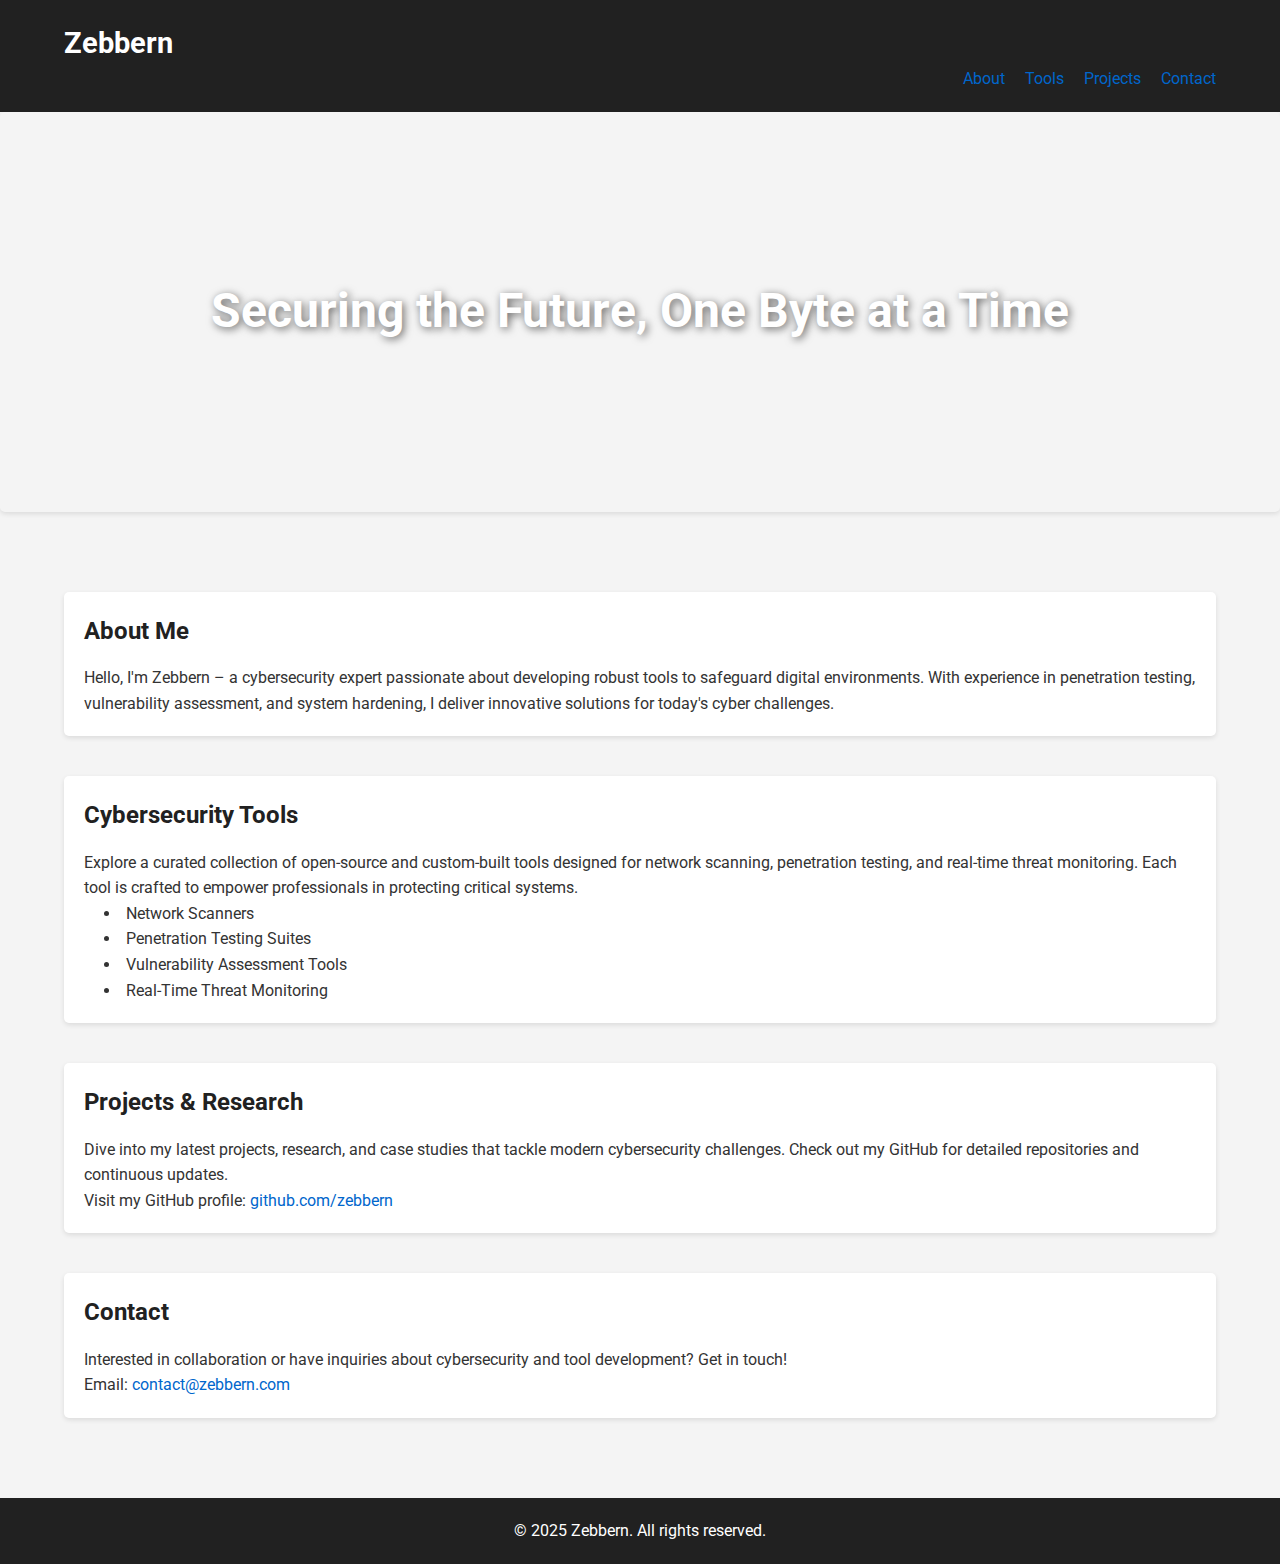
==== index.html @ 4d3a8df9 "Create index.html" ====
<!DOCTYPE html>
<html lang="en">
  <head>
    <meta charset="UTF-8" />
    <meta name="viewport" content="width=device-width, initial-scale=1.0" />
    <title>Zebbern | Cybersecurity & Tools</title>
    <!-- Google Fonts -->
    <link
      href="https://fonts.googleapis.com/css?family=Roboto:400,700&display=swap"
      rel="stylesheet"
    />
    <style>
      /* Reset and global styles */
      * {
        margin: 0;
        padding: 0;
        box-sizing: border-box;
      }
      body {
        font-family: "Roboto", sans-serif;
        line-height: 1.6;
        color: #333;
        background: #f4f4f4;
      }
      a {
        color: #0066cc;
        text-decoration: none;
      }
      a:hover {
        text-decoration: underline;
      }
      .container {
        width: 90%;
        max-width: 1200px;
        margin: auto;
      }

      /* Header */
      header {
        background: #212121;
        color: #fff;
        padding: 20px 0;
      }
      header .branding {
        font-size: 1.8rem;
        font-weight: 700;
      }
      nav ul {
        list-style: none;
        display: flex;
        justify-content: flex-end;
      }
      nav ul li {
        margin-left: 20px;
      }

      /* Hero Section */
      .hero {
        background: url("https://via.placeholder.com/1200x400?text=Cybersecurity+Background")
          no-repeat center center/cover;
        height: 400px;
        display: flex;
        align-items: center;
        justify-content: center;
        text-align: center;
        color: #fff;
      }
      .hero h1 {
        font-size: 3rem;
        text-shadow: 2px 2px 8px rgba(0, 0, 0, 0.6);
      }

      /* Main Content */
      main {
        padding: 40px 0;
      }
      section {
        background: #fff;
        padding: 20px;
        margin-bottom: 40px;
        border-radius: 5px;
        box-shadow: 0 2px 5px rgba(0, 0, 0, 0.1);
      }
      section h2 {
        margin-bottom: 15px;
        color: #212121;
      }
      section ul {
        list-style: disc inside;
        margin-left: 20px;
      }

      /* Footer */
      footer {
        background: #212121;
        color: #fff;
        text-align: center;
        padding: 20px 0;
      }

      /* Responsive Navigation */
      @media (max-width: 768px) {
        nav ul {
          flex-direction: column;
          align-items: center;
        }
        nav ul li {
          margin: 10px 0;
        }
        .hero h1 {
          font-size: 2.5rem;
        }
      }
    </style>
  </head>
  <body>
    <!-- Header with Navigation -->
    <header>
      <div class="container">
        <div class="branding">Zebbern</div>
        <nav>
          <ul>
            <li><a href="#about">About</a></li>
            <li><a href="#tools">Tools</a></li>
            <li><a href="#projects">Projects</a></li>
            <li><a href="#contact">Contact</a></li>
          </ul>
        </nav>
      </div>
    </header>

    <!-- Hero Section -->
    <section class="hero">
      <div class="container">
        <h1>Securing the Future, One Byte at a Time</h1>
      </div>
    </section>

    <!-- Main Content -->
    <main class="container">
      <!-- About Section -->
      <section id="about">
        <h2>About Me</h2>
        <p>
          Hello, I'm Zebbern – a cybersecurity expert passionate about
          developing robust tools to safeguard digital environments. With
          experience in penetration testing, vulnerability assessment, and
          system hardening, I deliver innovative solutions for today's cyber
          challenges.
        </p>
      </section>

      <!-- Tools Section -->
      <section id="tools">
        <h2>Cybersecurity Tools</h2>
        <p>
          Explore a curated collection of open-source and custom-built tools
          designed for network scanning, penetration testing, and real-time threat
          monitoring. Each tool is crafted to empower professionals in protecting
          critical systems.
        </p>
        <ul>
          <li>Network Scanners</li>
          <li>Penetration Testing Suites</li>
          <li>Vulnerability Assessment Tools</li>
          <li>Real-Time Threat Monitoring</li>
        </ul>
      </section>

      <!-- Projects Section -->
      <section id="projects">
        <h2>Projects & Research</h2>
        <p>
          Dive into my latest projects, research, and case studies that tackle
          modern cybersecurity challenges. Check out my GitHub for detailed
          repositories and continuous updates.
        </p>
        <p>
          Visit my GitHub profile:
          <a href="https://github.com/zebbern" target="_blank">github.com/zebbern</a>
        </p>
      </section>

      <!-- Contact Section -->
      <section id="contact">
        <h2>Contact</h2>
        <p>
          Interested in collaboration or have inquiries about cybersecurity and
          tool development? Get in touch!
        </p>
        <p>
          Email:
          <a href="mailto:contact@zebbern.com">contact@zebbern.com</a>
        </p>
      </section>
    </main>

    <!-- Footer -->
    <footer>
      <div class="container">
        <p>&copy; 2025 Zebbern. All rights reserved.</p>
      </div>
    </footer>
  </body>
</html>
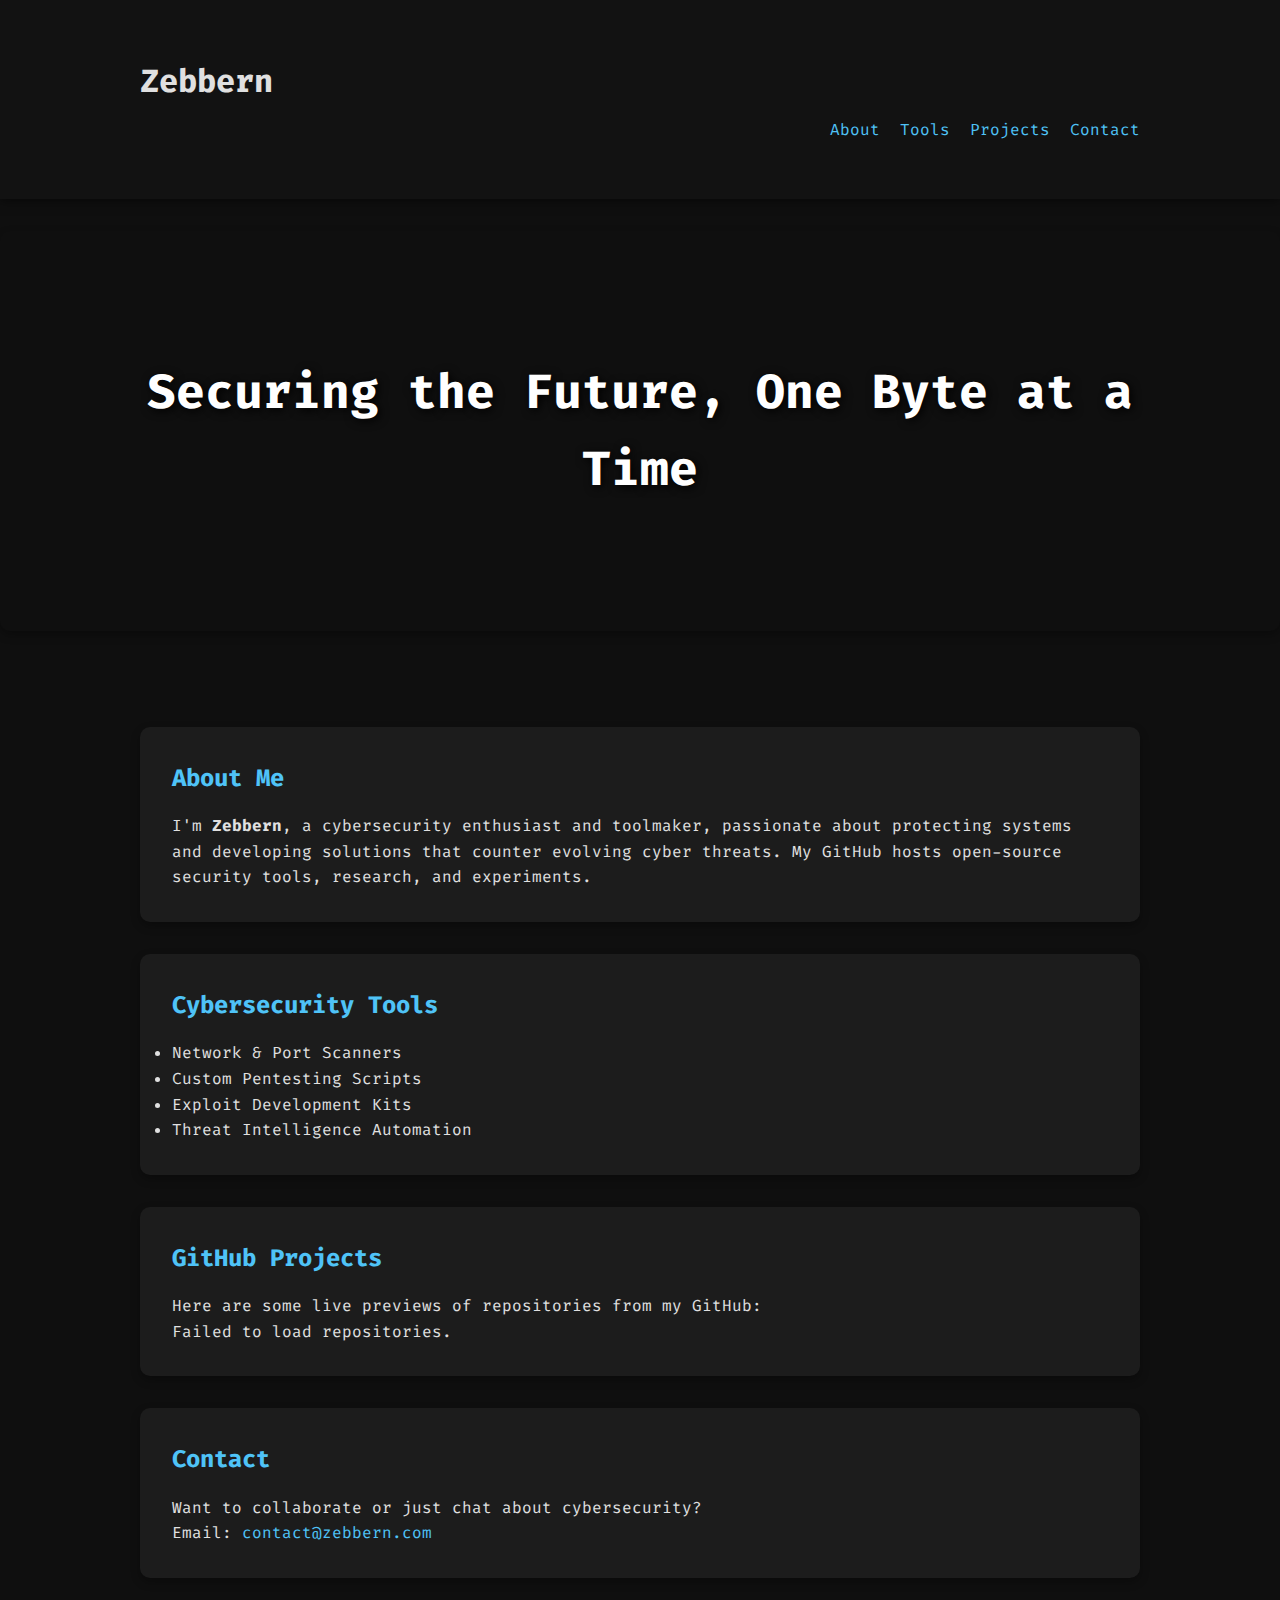
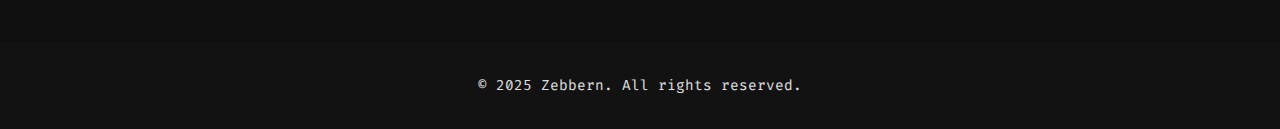
==== commit ad4a130c: "Update index.html" ====
--- a/index.html
+++ b/index.html
@@ -4,26 +4,28 @@
     <meta charset="UTF-8" />
     <meta name="viewport" content="width=device-width, initial-scale=1.0" />
     <title>Zebbern | Cybersecurity & Tools</title>
+
     <!-- Google Fonts -->
-    <link
-      href="https://fonts.googleapis.com/css?family=Roboto:400,700&display=swap"
-      rel="stylesheet"
-    />
+    <link href="https://fonts.googleapis.com/css2?family=Fira+Code&family=Roboto:wght@400;700&display=swap" rel="stylesheet" />
+
     <style>
-      /* Reset and global styles */
+      /* Reset & global styles */
       * {
         margin: 0;
         padding: 0;
         box-sizing: border-box;
       }
+      html {
+        scroll-behavior: smooth;
+      }
       body {
-        font-family: "Roboto", sans-serif;
+        font-family: "Fira Code", monospace;
+        background: #0f0f0f;
+        color: #e0e0e0;
         line-height: 1.6;
-        color: #333;
-        background: #f4f4f4;
       }
       a {
-        color: #0066cc;
+        color: #4fc3f7;
         text-decoration: none;
       }
       a:hover {
@@ -31,74 +33,78 @@
       }
       .container {
         width: 90%;
-        max-width: 1200px;
+        max-width: 1000px;
         margin: auto;
-      }
-
-      /* Header */
+        padding: 2rem 0;
+      }
+
       header {
-        background: #212121;
-        color: #fff;
-        padding: 20px 0;
+        background: #121212;
+        padding: 1.5rem 0;
+        box-shadow: 0 2px 10px rgba(0, 0, 0, 0.5);
       }
       header .branding {
-        font-size: 1.8rem;
+        font-size: 2rem;
         font-weight: 700;
       }
       nav ul {
-        list-style: none;
         display: flex;
         justify-content: flex-end;
+        list-style: none;
+        margin-top: 10px;
       }
       nav ul li {
         margin-left: 20px;
       }
 
-      /* Hero Section */
       .hero {
-        background: url("https://via.placeholder.com/1200x400?text=Cybersecurity+Background")
-          no-repeat center center/cover;
+        background: url("https://via.placeholder.com/1200x400/111/fff?text=Cybersecurity") no-repeat center center/cover;
         height: 400px;
         display: flex;
         align-items: center;
         justify-content: center;
         text-align: center;
+      }
+      .hero h1 {
         color: #fff;
-      }
-      .hero h1 {
         font-size: 3rem;
-        text-shadow: 2px 2px 8px rgba(0, 0, 0, 0.6);
-      }
-
-      /* Main Content */
-      main {
-        padding: 40px 0;
-      }
+        text-shadow: 2px 2px 10px #000;
+      }
+
       section {
-        background: #fff;
-        padding: 20px;
-        margin-bottom: 40px;
-        border-radius: 5px;
-        box-shadow: 0 2px 5px rgba(0, 0, 0, 0.1);
-      }
+        background: #1c1c1c;
+        margin: 2rem 0;
+        padding: 2rem;
+        border-radius: 10px;
+        box-shadow: 0 4px 10px rgba(0, 0, 0, 0.3);
+      }
+
       section h2 {
-        margin-bottom: 15px;
-        color: #212121;
-      }
-      section ul {
-        list-style: disc inside;
-        margin-left: 20px;
-      }
-
-      /* Footer */
+        margin-bottom: 1rem;
+        color: #4fc3f7;
+      }
+
       footer {
-        background: #212121;
-        color: #fff;
+        background: #121212;
         text-align: center;
-        padding: 20px 0;
-      }
-
-      /* Responsive Navigation */
+        padding: 2rem 0;
+        font-size: 0.9rem;
+      }
+
+      .repo-card {
+        background: #2a2a2a;
+        padding: 1rem;
+        border-radius: 6px;
+        margin-bottom: 1rem;
+        border-left: 4px solid #4fc3f7;
+        transition: all 0.3s ease;
+      }
+
+      .repo-card:hover {
+        transform: scale(1.02);
+        box-shadow: 0 0 10px rgba(79, 195, 247, 0.2);
+      }
+
       @media (max-width: 768px) {
         nav ul {
           flex-direction: column;
@@ -108,13 +114,13 @@
           margin: 10px 0;
         }
         .hero h1 {
-          font-size: 2.5rem;
+          font-size: 2.2rem;
         }
       }
     </style>
   </head>
   <body>
-    <!-- Header with Navigation -->
+    <!-- Header -->
     <header>
       <div class="container">
         <div class="branding">Zebbern</div>
@@ -129,77 +135,78 @@
       </div>
     </header>
 
-    <!-- Hero Section -->
+    <!-- Hero -->
     <section class="hero">
       <div class="container">
         <h1>Securing the Future, One Byte at a Time</h1>
       </div>
     </section>
 
-    <!-- Main Content -->
+    <!-- About -->
     <main class="container">
-      <!-- About Section -->
       <section id="about">
         <h2>About Me</h2>
         <p>
-          Hello, I'm Zebbern – a cybersecurity expert passionate about
-          developing robust tools to safeguard digital environments. With
-          experience in penetration testing, vulnerability assessment, and
-          system hardening, I deliver innovative solutions for today's cyber
-          challenges.
+          I'm <strong>Zebbern</strong>, a cybersecurity enthusiast and toolmaker, passionate about protecting systems and developing solutions that counter evolving cyber threats. My GitHub hosts open-source security tools, research, and experiments.
         </p>
       </section>
 
-      <!-- Tools Section -->
+      <!-- Tools -->
       <section id="tools">
         <h2>Cybersecurity Tools</h2>
-        <p>
-          Explore a curated collection of open-source and custom-built tools
-          designed for network scanning, penetration testing, and real-time threat
-          monitoring. Each tool is crafted to empower professionals in protecting
-          critical systems.
-        </p>
         <ul>
-          <li>Network Scanners</li>
-          <li>Penetration Testing Suites</li>
-          <li>Vulnerability Assessment Tools</li>
-          <li>Real-Time Threat Monitoring</li>
+          <li>Network & Port Scanners</li>
+          <li>Custom Pentesting Scripts</li>
+          <li>Exploit Development Kits</li>
+          <li>Threat Intelligence Automation</li>
         </ul>
       </section>
 
-      <!-- Projects Section -->
+      <!-- Projects -->
       <section id="projects">
-        <h2>Projects & Research</h2>
-        <p>
-          Dive into my latest projects, research, and case studies that tackle
-          modern cybersecurity challenges. Check out my GitHub for detailed
-          repositories and continuous updates.
-        </p>
-        <p>
-          Visit my GitHub profile:
-          <a href="https://github.com/zebbern" target="_blank">github.com/zebbern</a>
-        </p>
-      </section>
-
-      <!-- Contact Section -->
+        <h2>GitHub Projects</h2>
+        <p>Here are some live previews of repositories from my GitHub:</p>
+        <div id="repo-list">Loading repositories...</div>
+      </section>
+
+      <!-- Contact -->
       <section id="contact">
         <h2>Contact</h2>
-        <p>
-          Interested in collaboration or have inquiries about cybersecurity and
-          tool development? Get in touch!
-        </p>
-        <p>
-          Email:
-          <a href="mailto:contact@zebbern.com">contact@zebbern.com</a>
-        </p>
+        <p>Want to collaborate or just chat about cybersecurity?</p>
+        <p>Email: <a href="mailto:contact@zebbern.com">contact@zebbern.com</a></p>
       </section>
     </main>
 
     <!-- Footer -->
     <footer>
-      <div class="container">
-        <p>&copy; 2025 Zebbern. All rights reserved.</p>
-      </div>
+      <p>&copy; 2025 Zebbern. All rights reserved.</p>
     </footer>
+
+    <!-- GitHub Repo Fetcher -->
+    <script>
+      async function loadRepos() {
+        try {
+          const response = await fetch("https://api.github.com/users/zebbern/repos?sort=updated");
+          const repos = await response.json();
+          const repoList = document.getElementById("repo-list");
+          repoList.innerHTML = "";
+
+          repos.slice(0, 5).forEach(repo => {
+            const card = document.createElement("div");
+            card.className = "repo-card";
+            card.innerHTML = `
+              <h3><a href="${repo.html_url}" target="_blank">${repo.name}</a></h3>
+              <p>${repo.description || "No description provided."}</p>
+              <small>⭐ ${repo.stargazers_count} | ⬆️ Updated: ${new Date(repo.updated_at).toLocaleDateString()}</small>
+            `;
+            repoList.appendChild(card);
+          });
+        } catch (error) {
+          document.getElementById("repo-list").innerText = "Failed to load repositories.";
+        }
+      }
+
+      loadRepos();
+    </script>
   </body>
 </html>
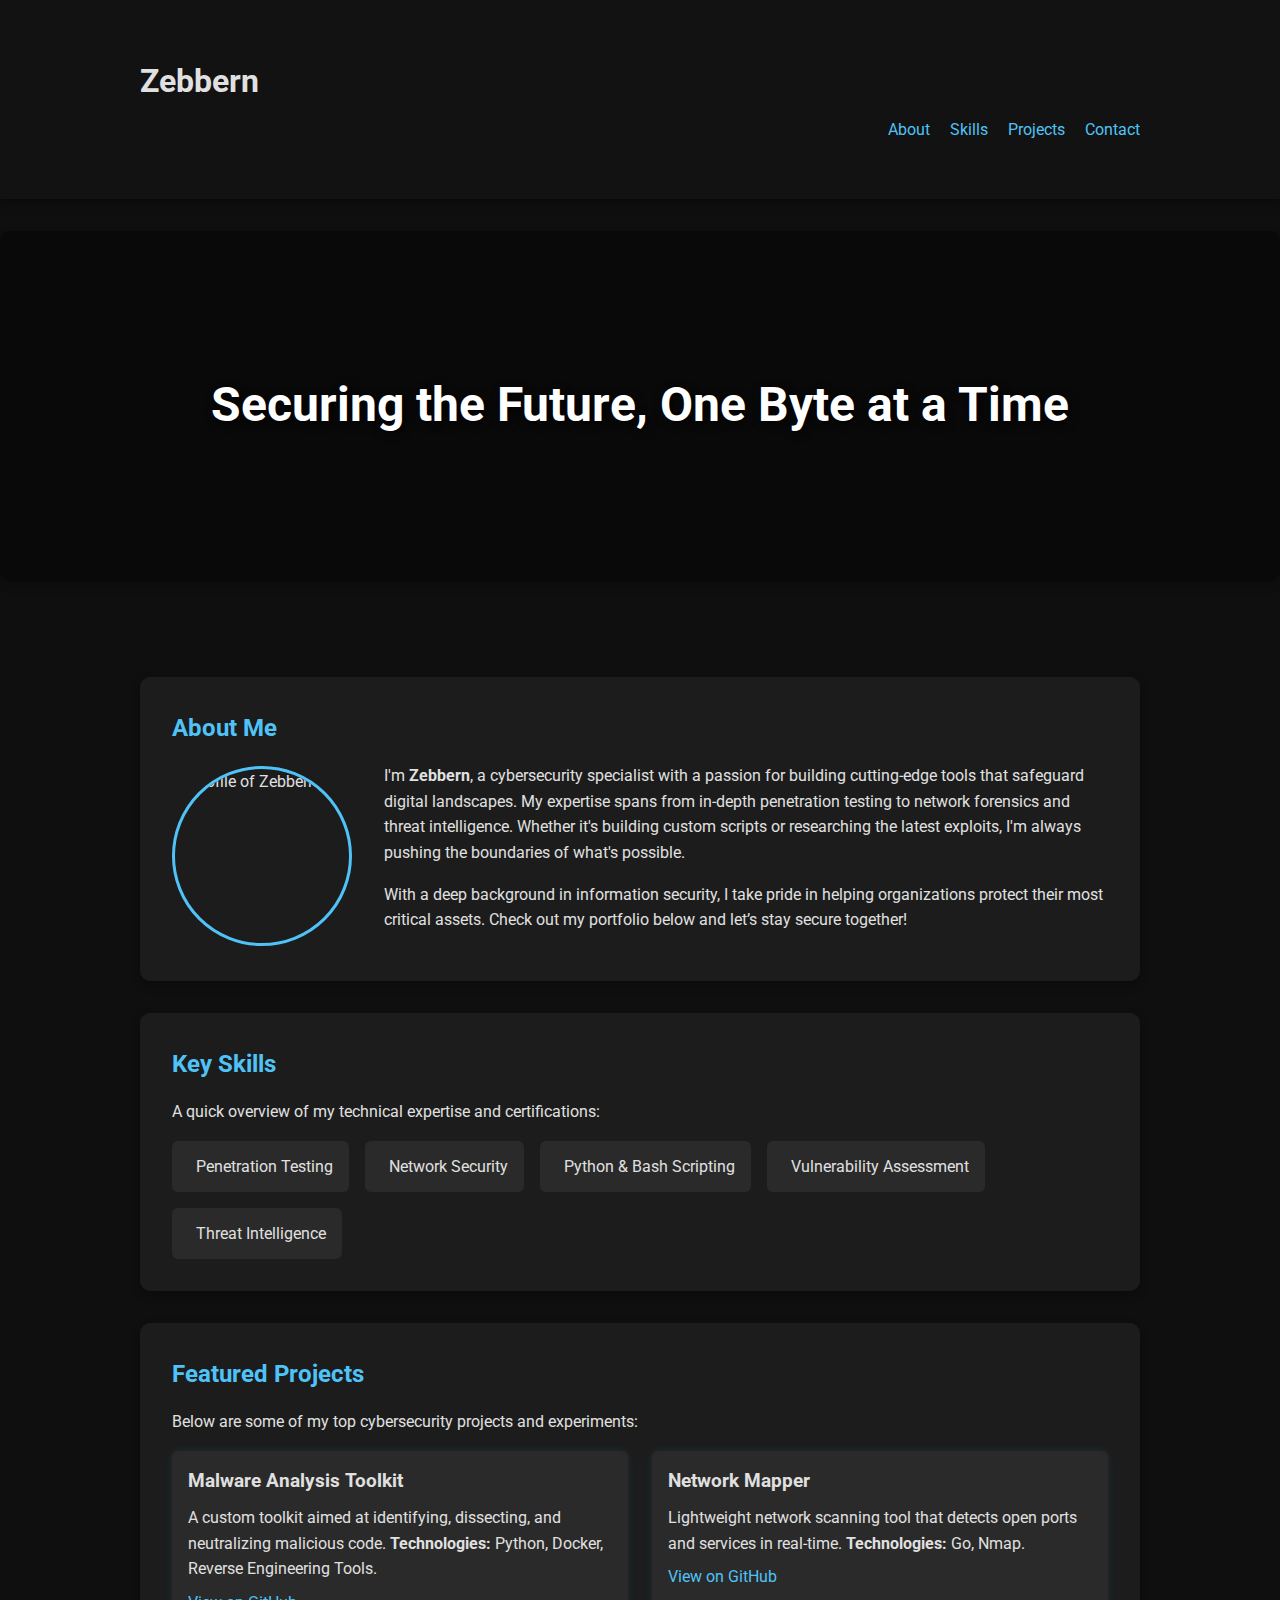
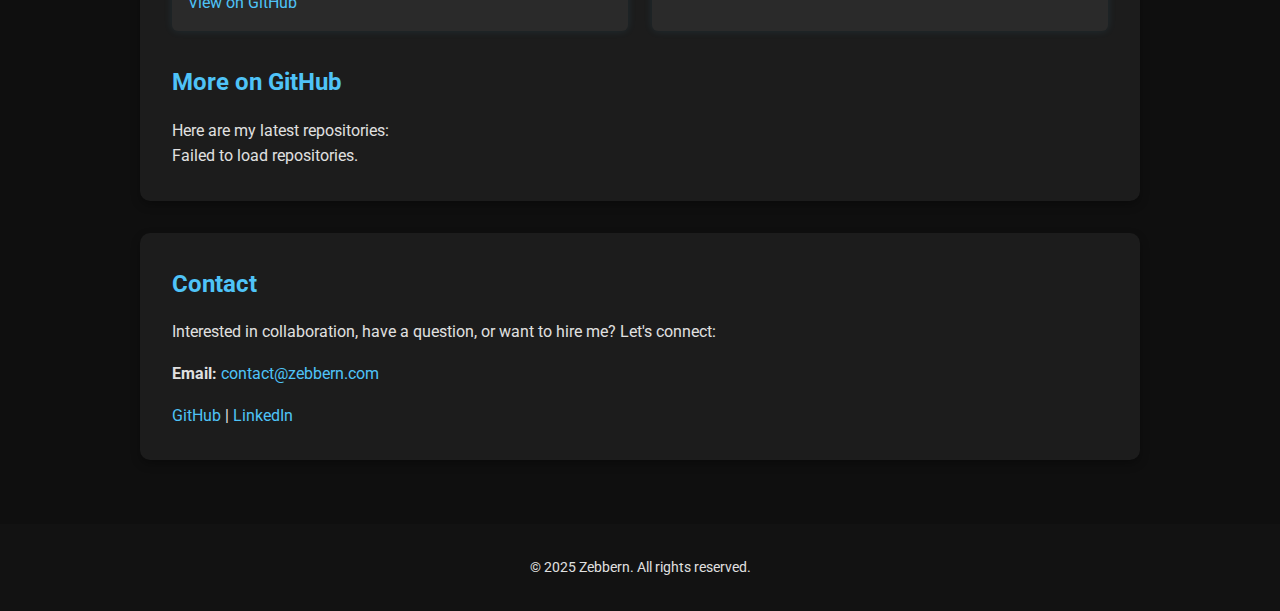
==== commit c0d694aa: "Update index.html" ====
--- a/index.html
+++ b/index.html
@@ -6,7 +6,17 @@
     <title>Zebbern | Cybersecurity & Tools</title>
 
     <!-- Google Fonts -->
-    <link href="https://fonts.googleapis.com/css2?family=Fira+Code&family=Roboto:wght@400;700&display=swap" rel="stylesheet" />
+    <link
+      href="https://fonts.googleapis.com/css2?family=Fira+Code&family=Roboto:wght@400;700&display=swap"
+      rel="stylesheet"
+    />
+
+    <!-- Font Awesome for Icons (optional) -->
+    <script
+      src="https://kit.fontawesome.com/a2e3e45d70.js" 
+      crossorigin="anonymous"
+      defer
+    ></script>
 
     <style>
       /* Reset & global styles */
@@ -19,7 +29,7 @@
         scroll-behavior: smooth;
       }
       body {
-        font-family: "Fira Code", monospace;
+        font-family: "Roboto", sans-serif;
         background: #0f0f0f;
         color: #e0e0e0;
         line-height: 1.6;
@@ -30,6 +40,10 @@
       }
       a:hover {
         text-decoration: underline;
+      }
+      img {
+        display: block;
+        max-width: 100%;
       }
       .container {
         width: 90%;
@@ -38,6 +52,7 @@
         padding: 2rem 0;
       }
 
+      /* Header */
       header {
         background: #121212;
         padding: 1.5rem 0;
@@ -56,41 +71,124 @@
       nav ul li {
         margin-left: 20px;
       }
-
+      nav a:hover {
+        color: #f9a825;
+      }
+
+      /* Hero Section */
       .hero {
-        background: url("https://via.placeholder.com/1200x400/111/fff?text=Cybersecurity") no-repeat center center/cover;
-        height: 400px;
+        background: url("https://via.placeholder.com/1200x400/111/fff?text=Cybersecurity+Banner")
+          no-repeat center center/cover;
+        height: 350px;
         display: flex;
         align-items: center;
         justify-content: center;
         text-align: center;
+        position: relative;
+      }
+      .hero::after {
+        content: "";
+        position: absolute;
+        top: 0;
+        left: 0;
+        width: 100%;
+        height: 100%;
+        background: rgba(0, 0, 0, 0.4);
       }
       .hero h1 {
         color: #fff;
         font-size: 3rem;
         text-shadow: 2px 2px 10px #000;
-      }
-
+        z-index: 2;
+      }
+
+      /* Sections */
       section {
         background: #1c1c1c;
         margin: 2rem 0;
         padding: 2rem;
         border-radius: 10px;
         box-shadow: 0 4px 10px rgba(0, 0, 0, 0.3);
-      }
-
+        position: relative;
+        overflow: hidden;
+      }
       section h2 {
         margin-bottom: 1rem;
         color: #4fc3f7;
-      }
-
-      footer {
-        background: #121212;
-        text-align: center;
-        padding: 2rem 0;
-        font-size: 0.9rem;
-      }
-
+        font-weight: bold;
+        transition: color 0.3s ease;
+      }
+      section h2:hover {
+        color: #f9a825;
+      }
+
+      /* About Section */
+      .about-content {
+        display: flex;
+        flex-wrap: wrap;
+        align-items: center;
+      }
+      .about-content img {
+        width: 180px;
+        height: 180px;
+        border-radius: 50%;
+        object-fit: cover;
+        margin-right: 2rem;
+        border: 3px solid #4fc3f7;
+      }
+      .about-text {
+        flex: 1;
+        min-width: 280px;
+      }
+      .about-text p {
+        margin-bottom: 1rem;
+      }
+
+      /* Skills Section */
+      .skills-list {
+        display: flex;
+        flex-wrap: wrap;
+        gap: 1rem;
+        margin-top: 1rem;
+      }
+      .skill-item {
+        background: #2a2a2a;
+        padding: 0.8rem 1rem;
+        border-radius: 6px;
+        display: inline-flex;
+        align-items: center;
+        gap: 0.5rem;
+      }
+      .skill-item i {
+        color: #f9a825;
+      }
+
+      /* Projects Section */
+      #projects .featured-projects {
+        display: grid;
+        grid-template-columns: repeat(auto-fit, minmax(280px, 1fr));
+        gap: 1.5rem;
+        margin-top: 1rem;
+      }
+      .project-card {
+        background: #2a2a2a;
+        border-radius: 6px;
+        padding: 1rem;
+        box-shadow: 0 0 8px rgba(79, 195, 247, 0.1);
+        transition: transform 0.3s ease;
+      }
+      .project-card:hover {
+        transform: scale(1.02);
+      }
+      .project-card h3 {
+        margin-bottom: 0.5rem;
+      }
+      .project-card p {
+        margin-bottom: 0.5rem;
+      }
+      .repo-cards {
+        margin-top: 2rem;
+      }
       .repo-card {
         background: #2a2a2a;
         padding: 1rem;
@@ -99,13 +197,36 @@
         border-left: 4px solid #4fc3f7;
         transition: all 0.3s ease;
       }
-
       .repo-card:hover {
-        transform: scale(1.02);
+        transform: scale(1.01);
         box-shadow: 0 0 10px rgba(79, 195, 247, 0.2);
       }
 
+      /* Contact Section */
+      .contact {
+        display: flex;
+        flex-direction: column;
+        align-items: flex-start;
+        gap: 0.5rem;
+      }
+      .contact a {
+        display: inline-block;
+        margin-top: 0.5rem;
+      }
+
+      /* Footer */
+      footer {
+        background: #121212;
+        text-align: center;
+        padding: 2rem 0;
+        font-size: 0.9rem;
+      }
+
+      /* Responsive */
       @media (max-width: 768px) {
+        header .branding {
+          text-align: center;
+        }
         nav ul {
           flex-direction: column;
           align-items: center;
@@ -114,7 +235,13 @@
           margin: 10px 0;
         }
         .hero h1 {
-          font-size: 2.2rem;
+          font-size: 2rem;
+        }
+        .about-content {
+          flex-direction: column;
+        }
+        .about-content img {
+          margin: 0 0 1rem 0;
         }
       }
     </style>
@@ -127,9 +254,11 @@
         <nav>
           <ul>
             <li><a href="#about">About</a></li>
-            <li><a href="#tools">Tools</a></li>
+            <li><a href="#skills">Skills</a></li>
             <li><a href="#projects">Projects</a></li>
             <li><a href="#contact">Contact</a></li>
+            <!-- Optionally add resume link if you have a PDF hosted -->
+            <!-- <li><a href="resume.pdf" target="_blank">Resume</a></li> -->
           </ul>
         </nav>
       </div>
@@ -137,43 +266,119 @@
 
     <!-- Hero -->
     <section class="hero">
-      <div class="container">
-        <h1>Securing the Future, One Byte at a Time</h1>
-      </div>
+      <h1>Securing the Future, One Byte at a Time</h1>
     </section>
 
     <!-- About -->
     <main class="container">
       <section id="about">
         <h2>About Me</h2>
-        <p>
-          I'm <strong>Zebbern</strong>, a cybersecurity enthusiast and toolmaker, passionate about protecting systems and developing solutions that counter evolving cyber threats. My GitHub hosts open-source security tools, research, and experiments.
-        </p>
+        <div class="about-content">
+          <!-- Replace the image source with your own photo/avatar -->
+          <img
+            src="https://via.placeholder.com/180"
+            alt="Profile of Zebbern"
+          />
+          <div class="about-text">
+            <p>
+              I'm <strong>Zebbern</strong>, a cybersecurity specialist with a passion for building cutting-edge tools that safeguard digital landscapes. My expertise spans from in-depth penetration testing to network forensics and threat intelligence. Whether it's building custom scripts or researching the latest exploits, I'm always pushing the boundaries of what's possible.
+            </p>
+            <p>
+              With a deep background in information security, I take pride in helping organizations protect their most critical assets. Check out my portfolio below and let’s stay secure together!
+            </p>
+          </div>
+        </div>
       </section>
 
-      <!-- Tools -->
-      <section id="tools">
-        <h2>Cybersecurity Tools</h2>
-        <ul>
-          <li>Network & Port Scanners</li>
-          <li>Custom Pentesting Scripts</li>
-          <li>Exploit Development Kits</li>
-          <li>Threat Intelligence Automation</li>
-        </ul>
+      <!-- Skills -->
+      <section id="skills">
+        <h2>Key Skills</h2>
+        <p>A quick overview of my technical expertise and certifications:</p>
+        <div class="skills-list">
+          <!-- Example Skill Items (use Font Awesome icons if desired) -->
+          <div class="skill-item">
+            <i class="fas fa-user-shield"></i>
+            <span>Penetration Testing</span>
+          </div>
+          <div class="skill-item">
+            <i class="fas fa-network-wired"></i>
+            <span>Network Security</span>
+          </div>
+          <div class="skill-item">
+            <i class="fas fa-code"></i>
+            <span>Python & Bash Scripting</span>
+          </div>
+          <div class="skill-item">
+            <i class="fas fa-bug"></i>
+            <span>Vulnerability Assessment</span>
+          </div>
+          <div class="skill-item">
+            <i class="fas fa-search"></i>
+            <span>Threat Intelligence</span>
+          </div>
+          <!-- Add or remove skills as needed -->
+        </div>
       </section>
 
       <!-- Projects -->
       <section id="projects">
-        <h2>GitHub Projects</h2>
-        <p>Here are some live previews of repositories from my GitHub:</p>
-        <div id="repo-list">Loading repositories...</div>
+        <h2>Featured Projects</h2>
+        <p>Below are some of my top cybersecurity projects and experiments:</p>
+        <div class="featured-projects">
+          <!-- Sample Project Card #1 -->
+          <div class="project-card">
+            <h3>Malware Analysis Toolkit</h3>
+            <p>
+              A custom toolkit aimed at identifying, dissecting, and neutralizing malicious code.  
+              <strong>Technologies:</strong> Python, Docker, Reverse Engineering Tools.
+            </p>
+            <a href="https://github.com/zebbern/malware-analysis" target="_blank">
+              View on GitHub
+            </a>
+          </div>
+          <!-- Sample Project Card #2 -->
+          <div class="project-card">
+            <h3>Network Mapper</h3>
+            <p>
+              Lightweight network scanning tool that detects open ports and services in real-time.  
+              <strong>Technologies:</strong> Go, Nmap.
+            </p>
+            <a href="https://github.com/zebbern/network-mapper" target="_blank">
+              View on GitHub
+            </a>
+          </div>
+        </div>
+
+        <!-- Dynamically Loaded Repos from GitHub -->
+        <div class="repo-cards">
+          <h2>More on GitHub</h2>
+          <p>Here are my latest repositories:</p>
+          <div id="repo-list">Loading repositories...</div>
+        </div>
       </section>
 
       <!-- Contact -->
       <section id="contact">
         <h2>Contact</h2>
-        <p>Want to collaborate or just chat about cybersecurity?</p>
-        <p>Email: <a href="mailto:contact@zebbern.com">contact@zebbern.com</a></p>
+        <div class="contact">
+          <p>
+            Interested in collaboration, have a question, or want to hire me?  
+            Let's connect:
+          </p>
+          <p>
+            <strong>Email:</strong>
+            <a href="mailto:contact@zebbern.com">contact@zebbern.com</a>
+          </p>
+          <!-- Social Icons (Optional) -->
+          <p>
+            <a href="https://github.com/zebbern" target="_blank">
+              <i class="fab fa-github"></i> GitHub
+            </a> | 
+            <a href="https://linkedin.com/in/YOUR_LINKEDIN" target="_blank">
+              <i class="fab fa-linkedin"></i> LinkedIn
+            </a>
+          </p>
+        </div>
       </section>
     </main>
 
@@ -195,9 +400,14 @@
             const card = document.createElement("div");
             card.className = "repo-card";
             card.innerHTML = `
-              <h3><a href="${repo.html_url}" target="_blank">${repo.name}</a></h3>
+              <h3>
+                <a href="${repo.html_url}" target="_blank">${repo.name}</a>
+              </h3>
               <p>${repo.description || "No description provided."}</p>
-              <small>⭐ ${repo.stargazers_count} | ⬆️ Updated: ${new Date(repo.updated_at).toLocaleDateString()}</small>
+              <small>
+                ⭐ ${repo.stargazers_count} | 
+                ⬆️ Updated: ${new Date(repo.updated_at).toLocaleDateString()}
+              </small>
             `;
             repoList.appendChild(card);
           });
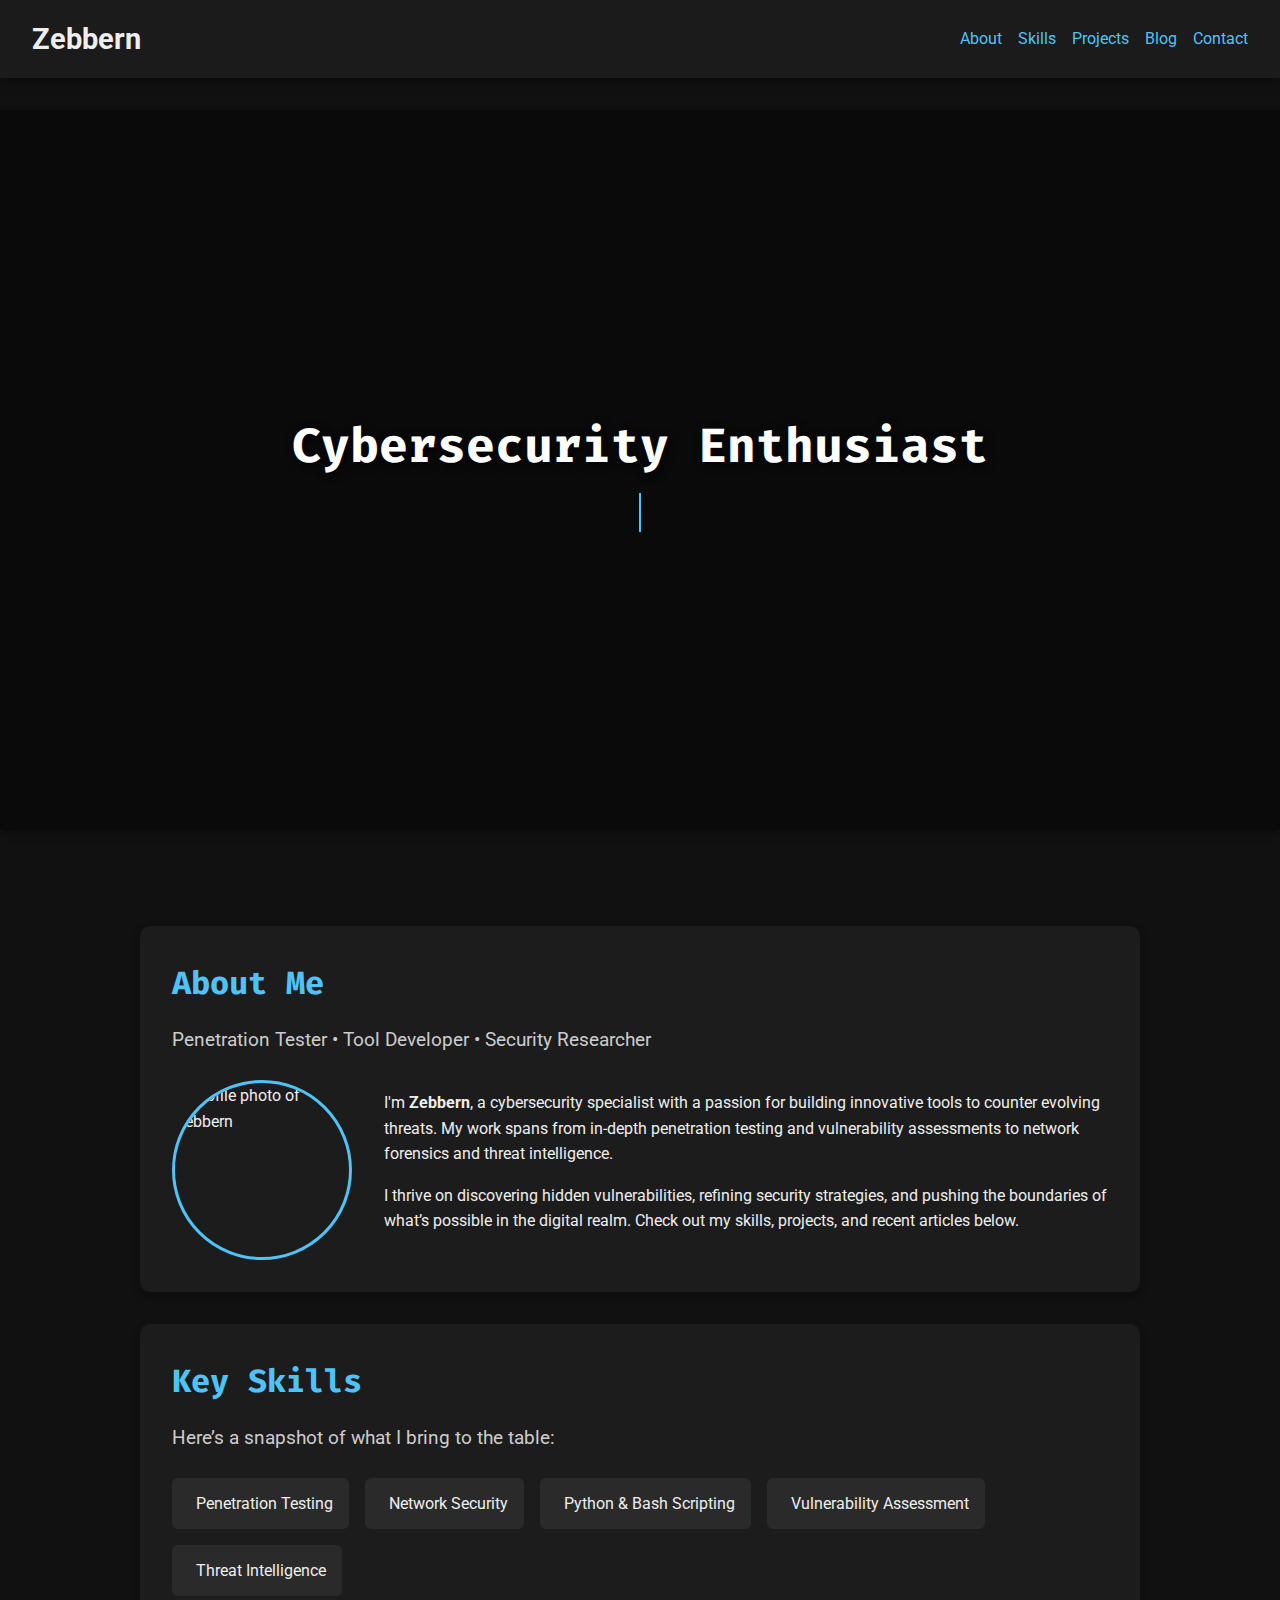
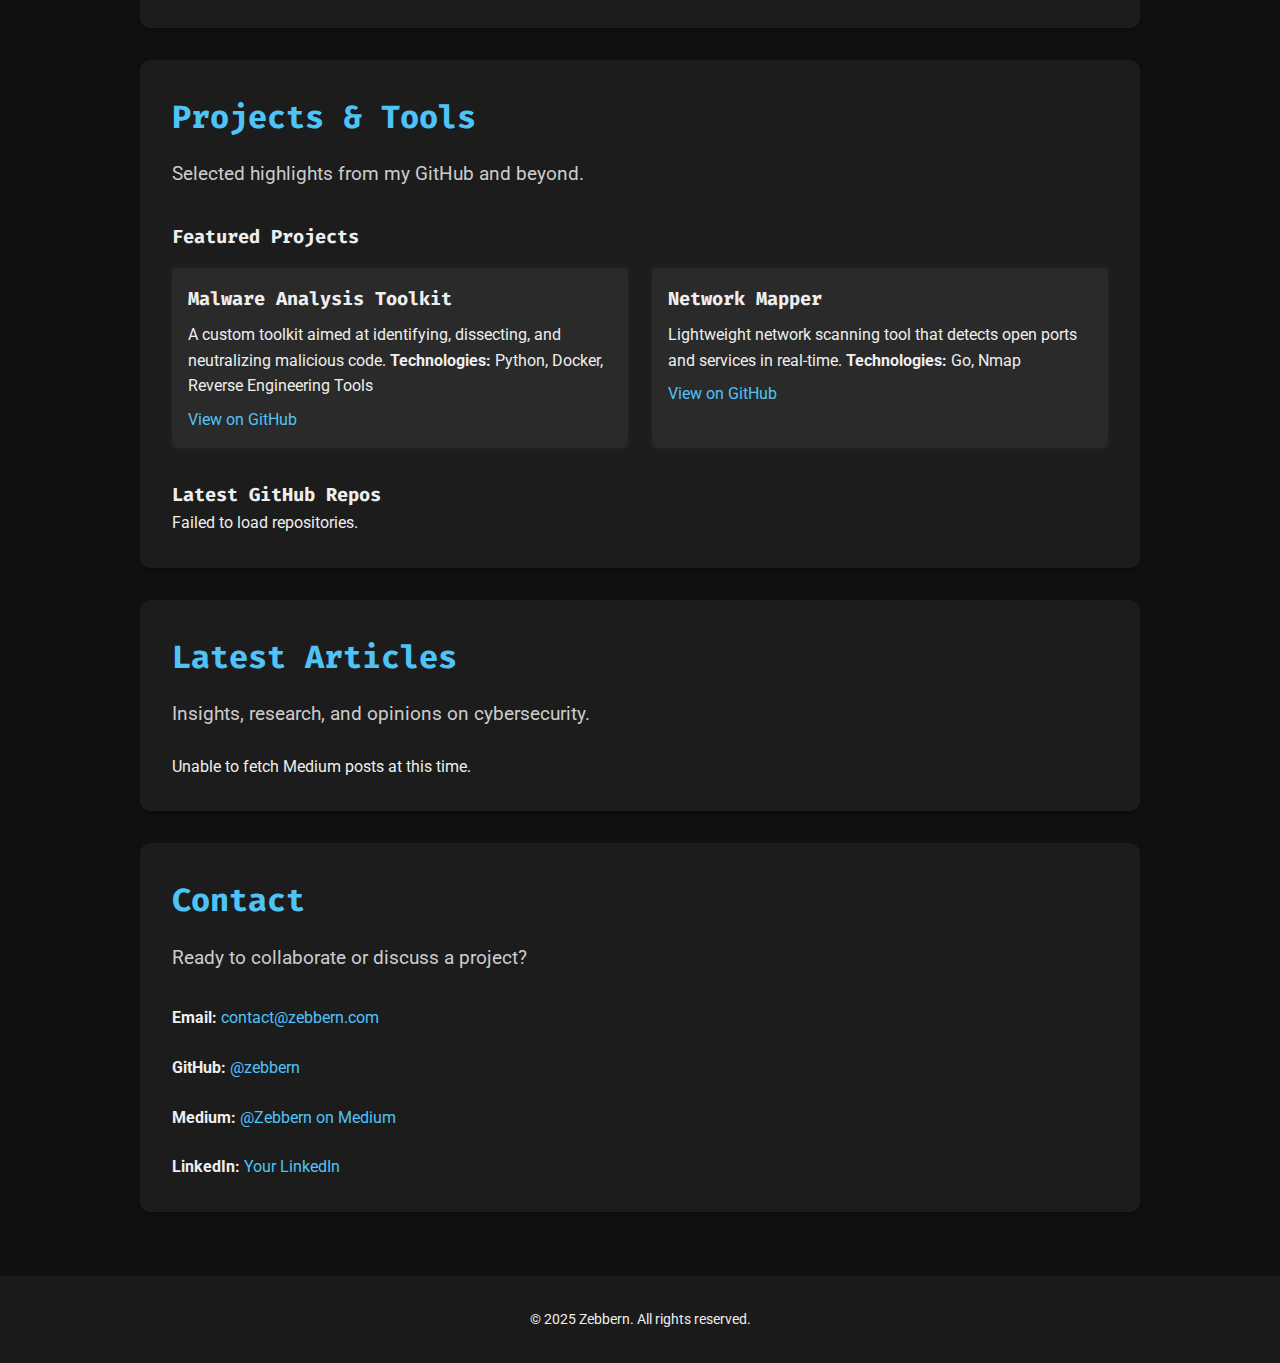
==== commit 90613edf: "Update index.html" ====
--- a/index.html
+++ b/index.html
@@ -2,7 +2,7 @@
 <html lang="en">
   <head>
     <meta charset="UTF-8" />
-    <meta name="viewport" content="width=device-width, initial-scale=1.0" />
+    <meta name="viewport" content="width=device-width, initial-scale=1.0"/>
     <title>Zebbern | Cybersecurity & Tools</title>
 
     <!-- Google Fonts -->
@@ -11,7 +11,7 @@
       rel="stylesheet"
     />
 
-    <!-- Font Awesome for Icons (optional) -->
+    <!-- Font Awesome for Icons (optional, but recommended) -->
     <script
       src="https://kit.fontawesome.com/a2e3e45d70.js" 
       crossorigin="anonymous"
@@ -19,7 +19,7 @@
     ></script>
 
     <style>
-      /* Reset & global styles */
+      /* RESET & GLOBALS */
       * {
         margin: 0;
         padding: 0;
@@ -30,20 +30,23 @@
       }
       body {
         font-family: "Roboto", sans-serif;
-        background: #0f0f0f;
-        color: #e0e0e0;
+        background: #111;
+        color: #eee;
         line-height: 1.6;
+      }
+      img {
+        display: block;
+        max-width: 100%;
       }
       a {
         color: #4fc3f7;
         text-decoration: none;
       }
       a:hover {
-        text-decoration: underline;
-      }
-      img {
-        display: block;
-        max-width: 100%;
+        color: #f9a825;
+      }
+      ul {
+        list-style: none;
       }
       .container {
         width: 90%;
@@ -51,58 +54,84 @@
         margin: auto;
         padding: 2rem 0;
       }
-
-      /* Header */
+      h1, h2, h3 {
+        font-family: "Fira Code", monospace;
+      }
+      /* End Globals */
+
+      /* HEADER */
       header {
-        background: #121212;
-        padding: 1.5rem 0;
+        display: flex;
+        align-items: center;
+        justify-content: space-between;
+        background: #1b1b1b;
+        padding: 1rem 2rem;
         box-shadow: 0 2px 10px rgba(0, 0, 0, 0.5);
       }
-      header .branding {
-        font-size: 2rem;
+      .branding {
+        font-size: 1.8rem;
         font-weight: 700;
       }
       nav ul {
         display: flex;
-        justify-content: flex-end;
-        list-style: none;
-        margin-top: 10px;
-      }
-      nav ul li {
-        margin-left: 20px;
-      }
-      nav a:hover {
-        color: #f9a825;
-      }
-
-      /* Hero Section */
+        gap: 1rem;
+      }
+
+      /* HERO with Typewriter Effect */
       .hero {
-        background: url("https://via.placeholder.com/1200x400/111/fff?text=Cybersecurity+Banner")
-          no-repeat center center/cover;
-        height: 350px;
         display: flex;
         align-items: center;
         justify-content: center;
-        text-align: center;
+        flex-direction: column;
+        height: 80vh;
+        background: url("https://via.placeholder.com/1600x900/333/fff?text=Cybersecurity+Banner")
+          no-repeat center center/cover;
         position: relative;
       }
       .hero::after {
         content: "";
         position: absolute;
-        top: 0;
-        left: 0;
-        width: 100%;
-        height: 100%;
+        inset: 0;
         background: rgba(0, 0, 0, 0.4);
       }
+      .hero-content {
+        position: relative;
+        text-align: center;
+        z-index: 1;
+      }
       .hero h1 {
+        font-size: 3rem;
         color: #fff;
-        font-size: 3rem;
+        margin-bottom: 0.5rem;
         text-shadow: 2px 2px 10px #000;
-        z-index: 2;
-      }
-
-      /* Sections */
+      }
+      .typewriter {
+        font-family: "Fira Code", monospace;
+        font-size: 1.5rem;
+        color: #4fc3f7;
+        white-space: nowrap;
+        overflow: hidden;
+        border-right: 2px solid #4fc3f7;
+        width: 0;
+        animation: typing 3s steps(26), blink 0.7s infinite step-end alternate;
+        margin: 0 auto;
+      }
+
+      @keyframes typing {
+        from {
+          width: 0;
+        }
+        to {
+          width: 20ch; /* Adjust based on text length */
+        }
+      }
+      @keyframes blink {
+        50% {
+          border-color: transparent;
+        }
+      }
+
+      /* SECTIONS */
       section {
         background: #1c1c1c;
         margin: 2rem 0;
@@ -110,30 +139,34 @@
         border-radius: 10px;
         box-shadow: 0 4px 10px rgba(0, 0, 0, 0.3);
         position: relative;
-        overflow: hidden;
       }
       section h2 {
+        font-size: 2rem;
         margin-bottom: 1rem;
         color: #4fc3f7;
-        font-weight: bold;
         transition: color 0.3s ease;
       }
       section h2:hover {
         color: #f9a825;
       }
-
-      /* About Section */
+      .subheading {
+        font-size: 1.2rem;
+        margin-bottom: 1.5rem;
+        color: #ccc;
+      }
+
+      /* ABOUT */
       .about-content {
         display: flex;
         flex-wrap: wrap;
         align-items: center;
+        gap: 2rem;
       }
       .about-content img {
         width: 180px;
         height: 180px;
         border-radius: 50%;
         object-fit: cover;
-        margin-right: 2rem;
         border: 3px solid #4fc3f7;
       }
       .about-text {
@@ -144,7 +177,7 @@
         margin-bottom: 1rem;
       }
 
-      /* Skills Section */
+      /* SKILLS */
       .skills-list {
         display: flex;
         flex-wrap: wrap;
@@ -163,8 +196,12 @@
         color: #f9a825;
       }
 
-      /* Projects Section */
-      #projects .featured-projects {
+      /* PROJECTS / TOOLS */
+      .featured-projects,
+      .repo-cards {
+        margin-top: 2rem;
+      }
+      .featured-projects-grid {
         display: grid;
         grid-template-columns: repeat(auto-fit, minmax(280px, 1fr));
         gap: 1.5rem;
@@ -185,9 +222,6 @@
       }
       .project-card p {
         margin-bottom: 0.5rem;
-      }
-      .repo-cards {
-        margin-top: 2rem;
       }
       .repo-card {
         background: #2a2a2a;
@@ -202,98 +236,119 @@
         box-shadow: 0 0 10px rgba(79, 195, 247, 0.2);
       }
 
-      /* Contact Section */
+      /* BLOG */
+      .blog-list {
+        display: grid;
+        grid-template-columns: repeat(auto-fit, minmax(280px, 1fr));
+        gap: 1.5rem;
+      }
+      .blog-card {
+        background: #2a2a2a;
+        padding: 1rem;
+        border-radius: 6px;
+        transition: transform 0.3s ease;
+        min-height: 230px;
+      }
+      .blog-card:hover {
+        transform: scale(1.02);
+      }
+      .blog-card h3 {
+        margin-bottom: 0.5rem;
+      }
+      .blog-card img {
+        border-radius: 6px;
+        margin-bottom: 0.5rem;
+      }
+
+      /* CONTACT */
       .contact {
         display: flex;
         flex-direction: column;
-        align-items: flex-start;
-        gap: 0.5rem;
+        gap: 1rem;
       }
       .contact a {
         display: inline-block;
         margin-top: 0.5rem;
       }
 
-      /* Footer */
+      /* FOOTER */
       footer {
-        background: #121212;
+        background: #1b1b1b;
         text-align: center;
         padding: 2rem 0;
         font-size: 0.9rem;
       }
 
-      /* Responsive */
+      /* RESPONSIVE */
       @media (max-width: 768px) {
-        header .branding {
-          text-align: center;
-        }
-        nav ul {
-          flex-direction: column;
-          align-items: center;
-        }
-        nav ul li {
-          margin: 10px 0;
-        }
         .hero h1 {
           font-size: 2rem;
         }
+        .typewriter {
+          font-size: 1rem;
+        }
         .about-content {
           flex-direction: column;
+          text-align: center;
         }
         .about-content img {
-          margin: 0 0 1rem 0;
+          margin-bottom: 1rem;
         }
       }
     </style>
   </head>
   <body>
-    <!-- Header -->
+    <!-- HEADER -->
     <header>
-      <div class="container">
-        <div class="branding">Zebbern</div>
-        <nav>
-          <ul>
-            <li><a href="#about">About</a></li>
-            <li><a href="#skills">Skills</a></li>
-            <li><a href="#projects">Projects</a></li>
-            <li><a href="#contact">Contact</a></li>
-            <!-- Optionally add resume link if you have a PDF hosted -->
-            <!-- <li><a href="resume.pdf" target="_blank">Resume</a></li> -->
-          </ul>
-        </nav>
+      <div class="branding">Zebbern</div>
+      <nav>
+        <ul>
+          <li><a href="#about">About</a></li>
+          <li><a href="#skills">Skills</a></li>
+          <li><a href="#projects">Projects</a></li>
+          <li><a href="#blog">Blog</a></li>
+          <li><a href="#contact">Contact</a></li>
+          <!-- <li><a href="resume.pdf" target="_blank">Resume</a></li> -->
+        </ul>
+      </nav>
+    </header>
+
+    <!-- HERO with Typewriter -->
+    <section class="hero">
+      <div class="hero-content">
+        <h1>Cybersecurity Enthusiast</h1>
+        <div class="typewriter">Securing the Future, One Byte at a Time...</div>
       </div>
-    </header>
-
-    <!-- Hero -->
-    <section class="hero">
-      <h1>Securing the Future, One Byte at a Time</h1>
     </section>
 
-    <!-- About -->
+    <!-- ABOUT -->
     <main class="container">
       <section id="about">
         <h2>About Me</h2>
+        <p class="subheading">Penetration Tester • Tool Developer • Security Researcher</p>
         <div class="about-content">
-          <!-- Replace the image source with your own photo/avatar -->
+          <!-- Replace this with your own profile photo -->
           <img
             src="https://via.placeholder.com/180"
-            alt="Profile of Zebbern"
+            alt="Profile photo of Zebbern"
           />
           <div class="about-text">
             <p>
-              I'm <strong>Zebbern</strong>, a cybersecurity specialist with a passion for building cutting-edge tools that safeguard digital landscapes. My expertise spans from in-depth penetration testing to network forensics and threat intelligence. Whether it's building custom scripts or researching the latest exploits, I'm always pushing the boundaries of what's possible.
+              I'm <strong>Zebbern</strong>, a cybersecurity specialist with a passion for building innovative tools to counter evolving threats.
+              My work spans from in-depth penetration testing and vulnerability assessments to network forensics and threat intelligence.
             </p>
             <p>
-              With a deep background in information security, I take pride in helping organizations protect their most critical assets. Check out my portfolio below and let’s stay secure together!
+              I thrive on discovering hidden vulnerabilities, refining security strategies, and pushing the boundaries of what’s possible in the digital realm.
+              Check out my skills, projects, and recent articles below. 
             </p>
           </div>
         </div>
       </section>
 
-      <!-- Skills -->
+      <!-- SKILLS -->
       <section id="skills">
         <h2>Key Skills</h2>
-        <p>A quick overview of my technical expertise and certifications:</p>
+        <p class="subheading">Here’s a snapshot of what I bring to the table:</p>
         <div class="skills-list">
           <!-- Example Skill Items (use Font Awesome icons if desired) -->
           <div class="skill-item">
@@ -316,78 +371,88 @@
             <i class="fas fa-search"></i>
             <span>Threat Intelligence</span>
           </div>
-          <!-- Add or remove skills as needed -->
+          <!-- Add more skill items, or remove as needed -->
         </div>
       </section>
 
-      <!-- Projects -->
+      <!-- PROJECTS / TOOLS -->
       <section id="projects">
-        <h2>Featured Projects</h2>
-        <p>Below are some of my top cybersecurity projects and experiments:</p>
+        <h2>Projects & Tools</h2>
+        <p class="subheading">Selected highlights from my GitHub and beyond.</p>
+
+        <!-- Featured Projects -->
         <div class="featured-projects">
-          <!-- Sample Project Card #1 -->
-          <div class="project-card">
-            <h3>Malware Analysis Toolkit</h3>
-            <p>
-              A custom toolkit aimed at identifying, dissecting, and neutralizing malicious code.  
-              <strong>Technologies:</strong> Python, Docker, Reverse Engineering Tools.
-            </p>
-            <a href="https://github.com/zebbern/malware-analysis" target="_blank">
-              View on GitHub
-            </a>
-          </div>
-          <!-- Sample Project Card #2 -->
-          <div class="project-card">
-            <h3>Network Mapper</h3>
-            <p>
-              Lightweight network scanning tool that detects open ports and services in real-time.  
-              <strong>Technologies:</strong> Go, Nmap.
-            </p>
-            <a href="https://github.com/zebbern/network-mapper" target="_blank">
-              View on GitHub
-            </a>
+          <h3>Featured Projects</h3>
+          <div class="featured-projects-grid">
+            <!-- Example Project Card -->
+            <div class="project-card">
+              <h3>Malware Analysis Toolkit</h3>
+              <p>
+                A custom toolkit aimed at identifying, dissecting, and neutralizing malicious code.
+                <strong>Technologies:</strong> Python, Docker, Reverse Engineering Tools
+              </p>
+              <a href="https://github.com/zebbern/malware-analysis" target="_blank">View on GitHub</a>
+            </div>
+
+            <div class="project-card">
+              <h3>Network Mapper</h3>
+              <p>
+                Lightweight network scanning tool that detects open ports and services in real-time.
+                <strong>Technologies:</strong> Go, Nmap
+              </p>
+              <a href="https://github.com/zebbern/network-mapper" target="_blank">View on GitHub</a>
+            </div>
           </div>
         </div>
 
-        <!-- Dynamically Loaded Repos from GitHub -->
+        <!-- Dynamic Repos -->
         <div class="repo-cards">
-          <h2>More on GitHub</h2>
-          <p>Here are my latest repositories:</p>
+          <h3>Latest GitHub Repos</h3>
           <div id="repo-list">Loading repositories...</div>
         </div>
       </section>
 
-      <!-- Contact -->
+      <!-- BLOG (MEDIUM) -->
+      <section id="blog">
+        <h2>Latest Articles</h2>
+        <p class="subheading">Insights, research, and opinions on cybersecurity.</p>
+        <div class="blog-list" id="medium-articles">
+          <p>Loading articles from Medium...</p>
+        </div>
+      </section>
+
+      <!-- CONTACT -->
       <section id="contact">
         <h2>Contact</h2>
+        <p class="subheading">Ready to collaborate or discuss a project?</p>
         <div class="contact">
-          <p>
-            Interested in collaboration, have a question, or want to hire me?  
-            Let's connect:
-          </p>
           <p>
             <strong>Email:</strong>
             <a href="mailto:contact@zebbern.com">contact@zebbern.com</a>
           </p>
-          <!-- Social Icons (Optional) -->
           <p>
-            <a href="https://github.com/zebbern" target="_blank">
-              <i class="fab fa-github"></i> GitHub
-            </a> | 
-            <a href="https://linkedin.com/in/YOUR_LINKEDIN" target="_blank">
-              <i class="fab fa-linkedin"></i> LinkedIn
-            </a>
+            <strong>GitHub:</strong>
+            <a href="https://github.com/zebbern" target="_blank">@zebbern</a>
+          </p>
+          <p>
+            <strong>Medium:</strong>
+            <a href="https://medium.com/@zebbern" target="_blank">@Zebbern on Medium</a>
+          </p>
+          <!-- Optionally add LinkedIn or other social links -->
+          <p>
+            <strong>LinkedIn:</strong>
+            <a href="https://www.linkedin.com/in/YOUR_LINKEDIN" target="_blank">Your LinkedIn</a>
           </p>
         </div>
       </section>
     </main>
 
-    <!-- Footer -->
+    <!-- FOOTER -->
     <footer>
       <p>&copy; 2025 Zebbern. All rights reserved.</p>
     </footer>
 
-    <!-- GitHub Repo Fetcher -->
+    <!-- JS for GitHub Repo Fetch -->
     <script>
       async function loadRepos() {
         try {
@@ -400,23 +465,67 @@
             const card = document.createElement("div");
             card.className = "repo-card";
             card.innerHTML = `
-              <h3>
+              <h4>
                 <a href="${repo.html_url}" target="_blank">${repo.name}</a>
-              </h3>
+              </h4>
               <p>${repo.description || "No description provided."}</p>
               <small>
-                ⭐ ${repo.stargazers_count} | 
-                ⬆️ Updated: ${new Date(repo.updated_at).toLocaleDateString()}
+                ⭐ ${repo.stargazers_count} 
+                | Updated: ${new Date(repo.updated_at).toLocaleDateString()}
               </small>
             `;
             repoList.appendChild(card);
           });
         } catch (error) {
           document.getElementById("repo-list").innerText = "Failed to load repositories.";
+          console.error(error);
         }
       }
 
       loadRepos();
+    </script>
+
+    <!-- JS for Medium Articles (RSS2JSON) -->
+    <script>
+      async function loadMediumArticles() {
+        const mediumContainer = document.getElementById("medium-articles");
+        try {
+          const url = "https://api.rss2json.com/v1/api.json?rss=https://medium.com/feed/@Zebbern";
+          const res = await fetch(url);
+          const data = await res.json();
+
+          if (data.status !== "ok") {
+            mediumContainer.innerHTML = "<p>Failed to load Medium articles.</p>";
+            return;
+          }
+
+          const articles = data.items.filter(item => item.categories.length > 0);
+          mediumContainer.innerHTML = "";
+
+          // Show up to 3 articles (adjust as needed)
+          articles.slice(0, 3).forEach(article => {
+            // Some articles provide a thumbnail in "enclosure.link", else fallback
+            const thumbnail = article.thumbnail || "https://via.placeholder.com/300";
+
+            const card = document.createElement("div");
+            card.className = "blog-card";
+            card.innerHTML = `
+              <img src="${thumbnail}" alt="Medium Article Thumbnail" />
+              <h3><a href="${article.link}" target="_blank">${article.title}</a></h3>
+              <p>${article.description
+                .replace(/<[^>]*>/g, "")
+                .slice(0, 120)}...</p>
+              <small>Published on: ${new Date(article.pubDate).toLocaleDateString()}</small>
+            `;
+            mediumContainer.appendChild(card);
+          });
+        } catch (error) {
+          mediumContainer.innerHTML = "<p>Unable to fetch Medium posts at this time.</p>";
+          console.error(error);
+        }
+      }
+
+      loadMediumArticles();
     </script>
   </body>
 </html>
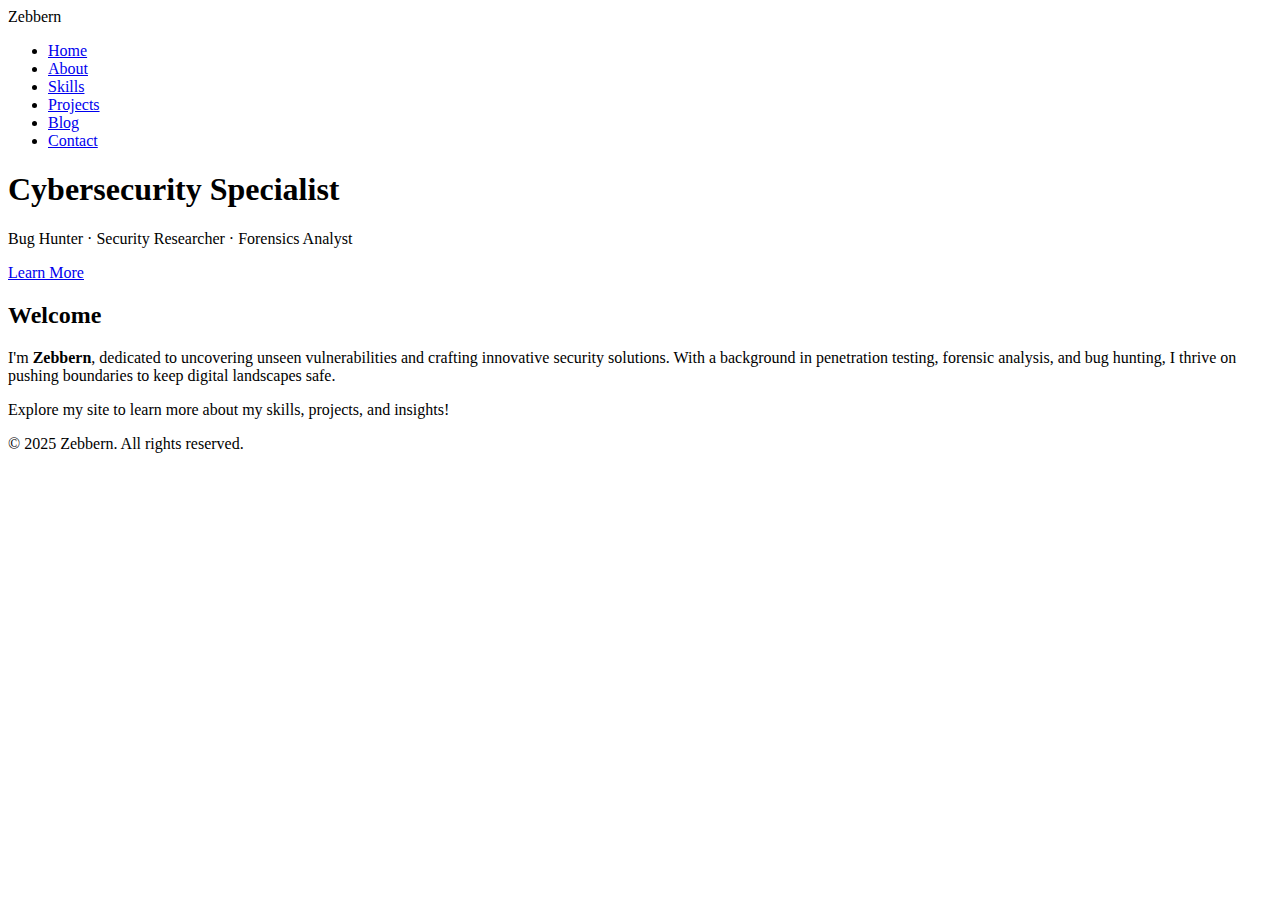
==== commit 0bcd16f7: "Update index.html" ====
--- a/index.html
+++ b/index.html
@@ -3,529 +3,63 @@
   <head>
     <meta charset="UTF-8" />
     <meta name="viewport" content="width=device-width, initial-scale=1.0"/>
-    <title>Zebbern | Cybersecurity & Tools</title>
+    <title>Home | Zebbern</title>
+    <link rel="stylesheet" href="style.css" />
 
-    <!-- Google Fonts -->
+    <!-- Google Fonts (example) -->
     <link
       href="https://fonts.googleapis.com/css2?family=Fira+Code&family=Roboto:wght@400;700&display=swap"
       rel="stylesheet"
     />
-
-    <!-- Font Awesome for Icons (optional, but recommended) -->
-    <script
-      src="https://kit.fontawesome.com/a2e3e45d70.js" 
-      crossorigin="anonymous"
-      defer
-    ></script>
-
-    <style>
-      /* RESET & GLOBALS */
-      * {
-        margin: 0;
-        padding: 0;
-        box-sizing: border-box;
-      }
-      html {
-        scroll-behavior: smooth;
-      }
-      body {
-        font-family: "Roboto", sans-serif;
-        background: #111;
-        color: #eee;
-        line-height: 1.6;
-      }
-      img {
-        display: block;
-        max-width: 100%;
-      }
-      a {
-        color: #4fc3f7;
-        text-decoration: none;
-      }
-      a:hover {
-        color: #f9a825;
-      }
-      ul {
-        list-style: none;
-      }
-      .container {
-        width: 90%;
-        max-width: 1000px;
-        margin: auto;
-        padding: 2rem 0;
-      }
-      h1, h2, h3 {
-        font-family: "Fira Code", monospace;
-      }
-      /* End Globals */
-
-      /* HEADER */
-      header {
-        display: flex;
-        align-items: center;
-        justify-content: space-between;
-        background: #1b1b1b;
-        padding: 1rem 2rem;
-        box-shadow: 0 2px 10px rgba(0, 0, 0, 0.5);
-      }
-      .branding {
-        font-size: 1.8rem;
-        font-weight: 700;
-      }
-      nav ul {
-        display: flex;
-        gap: 1rem;
-      }
-
-      /* HERO with Typewriter Effect */
-      .hero {
-        display: flex;
-        align-items: center;
-        justify-content: center;
-        flex-direction: column;
-        height: 80vh;
-        background: url("https://via.placeholder.com/1600x900/333/fff?text=Cybersecurity+Banner")
-          no-repeat center center/cover;
-        position: relative;
-      }
-      .hero::after {
-        content: "";
-        position: absolute;
-        inset: 0;
-        background: rgba(0, 0, 0, 0.4);
-      }
-      .hero-content {
-        position: relative;
-        text-align: center;
-        z-index: 1;
-      }
-      .hero h1 {
-        font-size: 3rem;
-        color: #fff;
-        margin-bottom: 0.5rem;
-        text-shadow: 2px 2px 10px #000;
-      }
-      .typewriter {
-        font-family: "Fira Code", monospace;
-        font-size: 1.5rem;
-        color: #4fc3f7;
-        white-space: nowrap;
-        overflow: hidden;
-        border-right: 2px solid #4fc3f7;
-        width: 0;
-        animation: typing 3s steps(26), blink 0.7s infinite step-end alternate;
-        margin: 0 auto;
-      }
-
-      @keyframes typing {
-        from {
-          width: 0;
-        }
-        to {
-          width: 20ch; /* Adjust based on text length */
-        }
-      }
-      @keyframes blink {
-        50% {
-          border-color: transparent;
-        }
-      }
-
-      /* SECTIONS */
-      section {
-        background: #1c1c1c;
-        margin: 2rem 0;
-        padding: 2rem;
-        border-radius: 10px;
-        box-shadow: 0 4px 10px rgba(0, 0, 0, 0.3);
-        position: relative;
-      }
-      section h2 {
-        font-size: 2rem;
-        margin-bottom: 1rem;
-        color: #4fc3f7;
-        transition: color 0.3s ease;
-      }
-      section h2:hover {
-        color: #f9a825;
-      }
-      .subheading {
-        font-size: 1.2rem;
-        margin-bottom: 1.5rem;
-        color: #ccc;
-      }
-
-      /* ABOUT */
-      .about-content {
-        display: flex;
-        flex-wrap: wrap;
-        align-items: center;
-        gap: 2rem;
-      }
-      .about-content img {
-        width: 180px;
-        height: 180px;
-        border-radius: 50%;
-        object-fit: cover;
-        border: 3px solid #4fc3f7;
-      }
-      .about-text {
-        flex: 1;
-        min-width: 280px;
-      }
-      .about-text p {
-        margin-bottom: 1rem;
-      }
-
-      /* SKILLS */
-      .skills-list {
-        display: flex;
-        flex-wrap: wrap;
-        gap: 1rem;
-        margin-top: 1rem;
-      }
-      .skill-item {
-        background: #2a2a2a;
-        padding: 0.8rem 1rem;
-        border-radius: 6px;
-        display: inline-flex;
-        align-items: center;
-        gap: 0.5rem;
-      }
-      .skill-item i {
-        color: #f9a825;
-      }
-
-      /* PROJECTS / TOOLS */
-      .featured-projects,
-      .repo-cards {
-        margin-top: 2rem;
-      }
-      .featured-projects-grid {
-        display: grid;
-        grid-template-columns: repeat(auto-fit, minmax(280px, 1fr));
-        gap: 1.5rem;
-        margin-top: 1rem;
-      }
-      .project-card {
-        background: #2a2a2a;
-        border-radius: 6px;
-        padding: 1rem;
-        box-shadow: 0 0 8px rgba(79, 195, 247, 0.1);
-        transition: transform 0.3s ease;
-      }
-      .project-card:hover {
-        transform: scale(1.02);
-      }
-      .project-card h3 {
-        margin-bottom: 0.5rem;
-      }
-      .project-card p {
-        margin-bottom: 0.5rem;
-      }
-      .repo-card {
-        background: #2a2a2a;
-        padding: 1rem;
-        border-radius: 6px;
-        margin-bottom: 1rem;
-        border-left: 4px solid #4fc3f7;
-        transition: all 0.3s ease;
-      }
-      .repo-card:hover {
-        transform: scale(1.01);
-        box-shadow: 0 0 10px rgba(79, 195, 247, 0.2);
-      }
-
-      /* BLOG */
-      .blog-list {
-        display: grid;
-        grid-template-columns: repeat(auto-fit, minmax(280px, 1fr));
-        gap: 1.5rem;
-      }
-      .blog-card {
-        background: #2a2a2a;
-        padding: 1rem;
-        border-radius: 6px;
-        transition: transform 0.3s ease;
-        min-height: 230px;
-      }
-      .blog-card:hover {
-        transform: scale(1.02);
-      }
-      .blog-card h3 {
-        margin-bottom: 0.5rem;
-      }
-      .blog-card img {
-        border-radius: 6px;
-        margin-bottom: 0.5rem;
-      }
-
-      /* CONTACT */
-      .contact {
-        display: flex;
-        flex-direction: column;
-        gap: 1rem;
-      }
-      .contact a {
-        display: inline-block;
-        margin-top: 0.5rem;
-      }
-
-      /* FOOTER */
-      footer {
-        background: #1b1b1b;
-        text-align: center;
-        padding: 2rem 0;
-        font-size: 0.9rem;
-      }
-
-      /* RESPONSIVE */
-      @media (max-width: 768px) {
-        .hero h1 {
-          font-size: 2rem;
-        }
-        .typewriter {
-          font-size: 1rem;
-        }
-        .about-content {
-          flex-direction: column;
-          text-align: center;
-        }
-        .about-content img {
-          margin-bottom: 1rem;
-        }
-      }
-    </style>
   </head>
   <body>
-    <!-- HEADER -->
-    <header>
-      <div class="branding">Zebbern</div>
-      <nav>
-        <ul>
-          <li><a href="#about">About</a></li>
-          <li><a href="#skills">Skills</a></li>
-          <li><a href="#projects">Projects</a></li>
-          <li><a href="#blog">Blog</a></li>
-          <li><a href="#contact">Contact</a></li>
-          <!-- <li><a href="resume.pdf" target="_blank">Resume</a></li> -->
-        </ul>
-      </nav>
+    <!-- NAVBAR (same structure across pages) -->
+    <header class="site-header">
+      <div class="container">
+        <div class="branding">Zebbern</div>
+        <nav>
+          <ul>
+            <li><a href="index.html">Home</a></li>
+            <li><a href="about.html">About</a></li>
+            <li><a href="skills.html">Skills</a></li>
+            <li><a href="projects.html">Projects</a></li>
+            <li><a href="blog.html">Blog</a></li>
+            <li><a href="contact.html">Contact</a></li>
+          </ul>
+        </nav>
+      </div>
     </header>
 
-    <!-- HERO with Typewriter -->
+    <!-- HERO SECTION -->
     <section class="hero">
-      <div class="hero-content">
-        <h1>Cybersecurity Enthusiast</h1>
-        <div class="typewriter">Securing the Future, One Byte at a Time...</div>
+      <div class="hero-overlay"></div>
+      <div class="hero-content container">
+        <h1>Cybersecurity Specialist</h1>
+        <p class="hero-subtitle">Bug Hunter · Security Researcher · Forensics Analyst</p>
+        <a href="about.html" class="cta-btn">Learn More</a>
       </div>
     </section>
 
-    <!-- ABOUT -->
+    <!-- MAIN CONTENT -->
     <main class="container">
-      <section id="about">
-        <h2>About Me</h2>
-        <p class="subheading">Penetration Tester • Tool Developer • Security Researcher</p>
-        <div class="about-content">
-          <!-- Replace this with your own profile photo -->
-          <img
-            src="https://via.placeholder.com/180"
-            alt="Profile photo of Zebbern"
-          />
-          <div class="about-text">
-            <p>
-              I'm <strong>Zebbern</strong>, a cybersecurity specialist with a passion for building innovative tools to counter evolving threats.
-              My work spans from in-depth penetration testing and vulnerability assessments to network forensics and threat intelligence.
-            </p>
-            <p>
-              I thrive on discovering hidden vulnerabilities, refining security strategies, and pushing the boundaries of what’s possible in the digital realm.
-              Check out my skills, projects, and recent articles below. 
-            </p>
-          </div>
-        </div>
-      </section>
-
-      <!-- SKILLS -->
-      <section id="skills">
-        <h2>Key Skills</h2>
-        <p class="subheading">Here’s a snapshot of what I bring to the table:</p>
-        <div class="skills-list">
-          <!-- Example Skill Items (use Font Awesome icons if desired) -->
-          <div class="skill-item">
-            <i class="fas fa-user-shield"></i>
-            <span>Penetration Testing</span>
-          </div>
-          <div class="skill-item">
-            <i class="fas fa-network-wired"></i>
-            <span>Network Security</span>
-          </div>
-          <div class="skill-item">
-            <i class="fas fa-code"></i>
-            <span>Python & Bash Scripting</span>
-          </div>
-          <div class="skill-item">
-            <i class="fas fa-bug"></i>
-            <span>Vulnerability Assessment</span>
-          </div>
-          <div class="skill-item">
-            <i class="fas fa-search"></i>
-            <span>Threat Intelligence</span>
-          </div>
-          <!-- Add more skill items, or remove as needed -->
-        </div>
-      </section>
-
-      <!-- PROJECTS / TOOLS -->
-      <section id="projects">
-        <h2>Projects & Tools</h2>
-        <p class="subheading">Selected highlights from my GitHub and beyond.</p>
-
-        <!-- Featured Projects -->
-        <div class="featured-projects">
-          <h3>Featured Projects</h3>
-          <div class="featured-projects-grid">
-            <!-- Example Project Card -->
-            <div class="project-card">
-              <h3>Malware Analysis Toolkit</h3>
-              <p>
-                A custom toolkit aimed at identifying, dissecting, and neutralizing malicious code.
-                <strong>Technologies:</strong> Python, Docker, Reverse Engineering Tools
-              </p>
-              <a href="https://github.com/zebbern/malware-analysis" target="_blank">View on GitHub</a>
-            </div>
-
-            <div class="project-card">
-              <h3>Network Mapper</h3>
-              <p>
-                Lightweight network scanning tool that detects open ports and services in real-time.
-                <strong>Technologies:</strong> Go, Nmap
-              </p>
-              <a href="https://github.com/zebbern/network-mapper" target="_blank">View on GitHub</a>
-            </div>
-          </div>
-        </div>
-
-        <!-- Dynamic Repos -->
-        <div class="repo-cards">
-          <h3>Latest GitHub Repos</h3>
-          <div id="repo-list">Loading repositories...</div>
-        </div>
-      </section>
-
-      <!-- BLOG (MEDIUM) -->
-      <section id="blog">
-        <h2>Latest Articles</h2>
-        <p class="subheading">Insights, research, and opinions on cybersecurity.</p>
-        <div class="blog-list" id="medium-articles">
-          <p>Loading articles from Medium...</p>
-        </div>
-      </section>
-
-      <!-- CONTACT -->
-      <section id="contact">
-        <h2>Contact</h2>
-        <p class="subheading">Ready to collaborate or discuss a project?</p>
-        <div class="contact">
-          <p>
-            <strong>Email:</strong>
-            <a href="mailto:contact@zebbern.com">contact@zebbern.com</a>
-          </p>
-          <p>
-            <strong>GitHub:</strong>
-            <a href="https://github.com/zebbern" target="_blank">@zebbern</a>
-          </p>
-          <p>
-            <strong>Medium:</strong>
-            <a href="https://medium.com/@zebbern" target="_blank">@Zebbern on Medium</a>
-          </p>
-          <!-- Optionally add LinkedIn or other social links -->
-          <p>
-            <strong>LinkedIn:</strong>
-            <a href="https://www.linkedin.com/in/YOUR_LINKEDIN" target="_blank">Your LinkedIn</a>
-          </p>
-        </div>
+      <section class="intro">
+        <h2>Welcome</h2>
+        <p>
+          I'm <strong>Zebbern</strong>, dedicated to uncovering unseen vulnerabilities
+          and crafting innovative security solutions. With a background in
+          penetration testing, forensic analysis, and bug hunting, I thrive on
+          pushing boundaries to keep digital landscapes safe.
+        </p>
+        <p>Explore my site to learn more about my skills, projects, and insights!</p>
       </section>
     </main>
 
     <!-- FOOTER -->
-    <footer>
+    <footer class="site-footer">
       <p>&copy; 2025 Zebbern. All rights reserved.</p>
     </footer>
 
-    <!-- JS for GitHub Repo Fetch -->
-    <script>
-      async function loadRepos() {
-        try {
-          const response = await fetch("https://api.github.com/users/zebbern/repos?sort=updated");
-          const repos = await response.json();
-          const repoList = document.getElementById("repo-list");
-          repoList.innerHTML = "";
-
-          repos.slice(0, 5).forEach(repo => {
-            const card = document.createElement("div");
-            card.className = "repo-card";
-            card.innerHTML = `
-              <h4>
-                <a href="${repo.html_url}" target="_blank">${repo.name}</a>
-              </h4>
-              <p>${repo.description || "No description provided."}</p>
-              <small>
-                ⭐ ${repo.stargazers_count} 
-                | Updated: ${new Date(repo.updated_at).toLocaleDateString()}
-              </small>
-            `;
-            repoList.appendChild(card);
-          });
-        } catch (error) {
-          document.getElementById("repo-list").innerText = "Failed to load repositories.";
-          console.error(error);
-        }
-      }
-
-      loadRepos();
-    </script>
-
-    <!-- JS for Medium Articles (RSS2JSON) -->
-    <script>
-      async function loadMediumArticles() {
-        const mediumContainer = document.getElementById("medium-articles");
-        try {
-          const url = "https://api.rss2json.com/v1/api.json?rss=https://medium.com/feed/@Zebbern";
-          const res = await fetch(url);
-          const data = await res.json();
-
-          if (data.status !== "ok") {
-            mediumContainer.innerHTML = "<p>Failed to load Medium articles.</p>";
-            return;
-          }
-
-          const articles = data.items.filter(item => item.categories.length > 0);
-          mediumContainer.innerHTML = "";
-
-          // Show up to 3 articles (adjust as needed)
-          articles.slice(0, 3).forEach(article => {
-            // Some articles provide a thumbnail in "enclosure.link", else fallback
-            const thumbnail = article.thumbnail || "https://via.placeholder.com/300";
-
-            const card = document.createElement("div");
-            card.className = "blog-card";
-            card.innerHTML = `
-              <img src="${thumbnail}" alt="Medium Article Thumbnail" />
-              <h3><a href="${article.link}" target="_blank">${article.title}</a></h3>
-              <p>${article.description
-                .replace(/<[^>]*>/g, "")
-                .slice(0, 120)}...</p>
-              <small>Published on: ${new Date(article.pubDate).toLocaleDateString()}</small>
-            `;
-            mediumContainer.appendChild(card);
-          });
-        } catch (error) {
-          mediumContainer.innerHTML = "<p>Unable to fetch Medium posts at this time.</p>";
-          console.error(error);
-        }
-      }
-
-      loadMediumArticles();
-    </script>
+    <!-- Scripts -->
+    <script src="scripts/main.js"></script>
   </body>
 </html>
